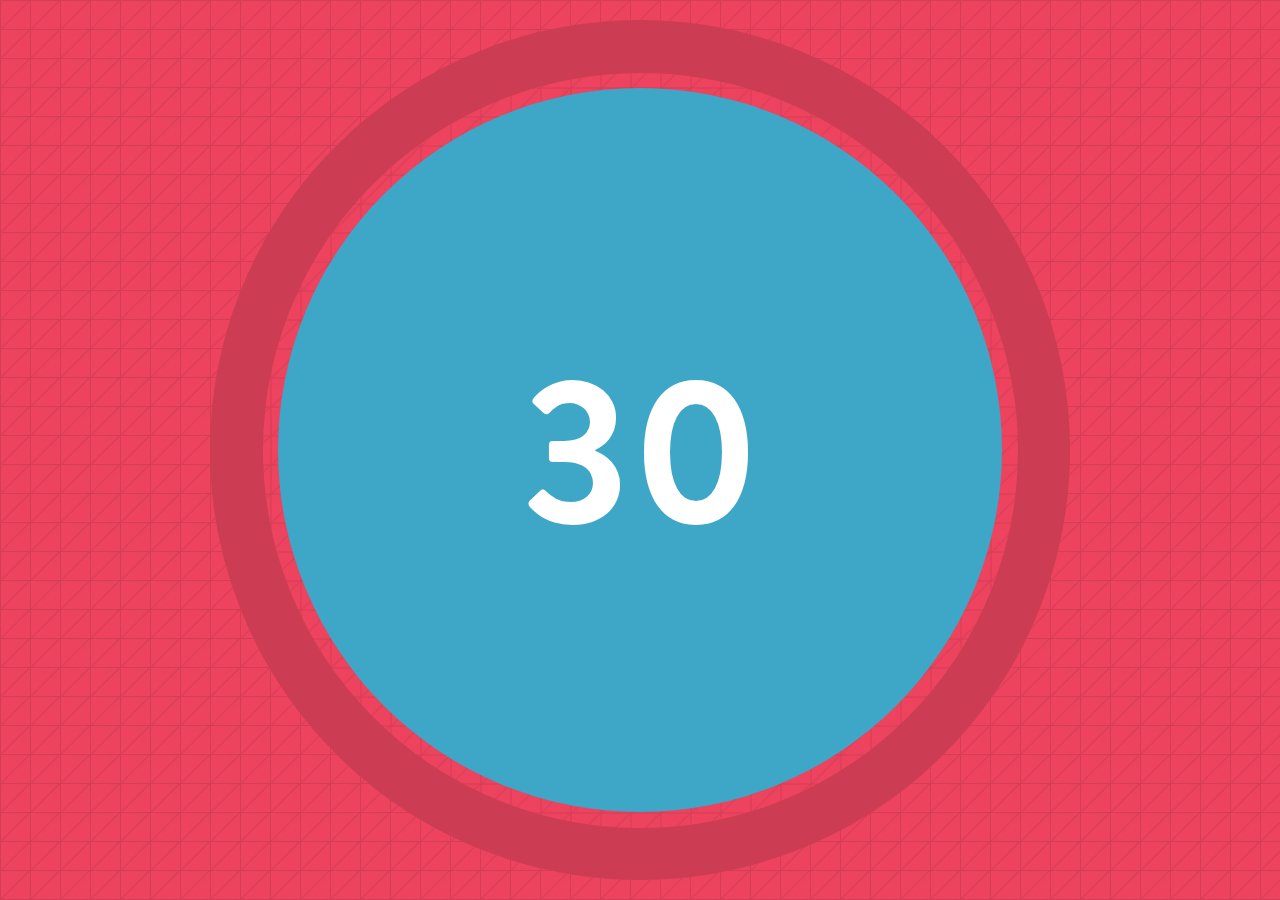
==== index.html @ aded52b5 "The original code, don't judge" ====
<!DOCTYPE html>
<html lang="en">
<head>
  <title>Countdown</title>
  <meta charset="utf-8" />
  <meta name="viewport" content="initial-scale=1.0">
  <link rel="stylesheet" type="text/css" href="css/styles.css"/>
</head>

<body>
  <div class="cdwrap" id="parent">
    <div class="cdprog">
      <div class="lpane"><div class="cover"></div></div>
      <div class="rpane"><div class="cover"></div></div>
    </div>

    <div class="cdinner">
      <div class="logowrap">
        <span class="ts-logo-css">
          <span class="logo">
            <span class="logo-t"></span>
            <span class="logo-s">
              <span class="tl"></span>
              <span class="ml"></span>
              <span class="mr"></span>
              <span class="br"></span>
            </span>
          </span>
        </span>
      </div>

      <div class="countdown">
        <div class="content" id="countdown"></div>
      </div>
    </div>
  </div>


  <script src="js/vendor/jquery-1.10.2.min.js"></script>
  <script src="js/main.js"></script>
</body>
</html>
---- css/styles.css ----
@import url("http://fast.fonts.net/t/1.css?apiType=css&projectid=f459cc0f-9c17-4bac-9c10-a583d8b69eaf");.border-box{-moz-box-sizing:border-box;-webkit-box-sizing:border-box;-ms-box-sizing:border-box;box-sizing:border-box;*behavior:url('static/css/boxsizing.htc')}.content-box{-moz-box-sizing:content-box;-webkit-box-sizing:content-box;-ms-box-sizing:content-box;box-sizing:content-box;*behavior:none}.invisible,.totallyinvisible{position:absolute;left:-100000px;width:1px;height:1px;overflow:hidden;outline:0}.invisible:focus{position:static;width:auto;height:auto}body,div,form,legend,fieldset,ul,ol,li,dl,dt,dd,button,input,address{padding:0;margin:0;border:0;background:0;font-style:normal;outline:0}button{-webkit-appearance:none}li{list-style:none}article,aside,details,figcaption,figure,footer,header,menu,nav,section,main{display:block}input::-moz-focus-inner,select::-moz-focus-inner,textarea::-moz-focus-inner,button::-moz-focus-inner{padding:0;border:0}body{font-family:Arial,Verdana,sans-serif;font-size:100%;background:url('img/bg-trigrid-grey.png') 0 0 #ee445f;background-attachment:fixed}.cdwrap{position:relative;width:400px;height:400px;padding:20px;margin:20px auto;overflow:hidden;-webkit-border-radius:1000px;-moz-border-radius:1000px;border-radius:1000px;-moz-box-sizing:border-box;-webkit-box-sizing:border-box;-ms-box-sizing:border-box;box-sizing:border-box;*behavior:url('static/css/boxsizing.htc');border:solid 5px #cc3d53;background:#cc3d53;text-align:center}.cdwrap .cdprog{position:absolute;width:100%;height:100%;top:0;left:0;-moz-box-sizing:border-box;-webkit-box-sizing:border-box;-ms-box-sizing:border-box;box-sizing:border-box;*behavior:url('static/css/boxsizing.htc');background:#fff;background:#cc3d53}.cdwrap .cdprog.active .lpane .cover,.cdwrap .cdprog.active .rpane .cover{background:#3ea6c6}.cdwrap .cdprog .lpane,.cdwrap .cdprog .rpane{content:"";position:absolute;top:0;left:-1%;width:51%;height:100%;overflow:hidden}.cdwrap .cdprog .lpane .cover,.cdwrap .cdprog .rpane .cover{position:absolute;top:-5%;left:100%;width:100%;height:110%;background:#cc3d53;background:#fff;transform-origin:0 50%;-ms-transform-origin:0 50%;-moz-transform-origin:0 50%;-o-transform-origin:0 50%;-webkit-transform-origin:0 50%;transition:background-color 1s;-moz-transition:background-color 1s;-webkit-transition:background-color 1s;-o-transition:background-color 1s}.cdwrap .cdprog .rpane{left:49.5%}.cdwrap .cdprog .rpane .cover{left:auto;right:100%;transform-origin:100% 50%;-ms-transform-origin:100% 50%;-moz-transform-origin:100% 50%;-o-transform-origin:100% 50%;-webkit-transform-origin:100% 50%}.cdwrap .cdinner{position:absolute;top:5%;left:5%;width:90%;height:90%;-webkit-border-radius:1000px;-moz-border-radius:1000px;border-radius:1000px;-moz-box-sizing:border-box;-webkit-box-sizing:border-box;-ms-box-sizing:border-box;box-sizing:border-box;*behavior:url('static/css/boxsizing.htc');border:solid 5px #cc3d53;background:url('img/bg-trigrid-grey.png') 0 0 #ee445f;background-attachment:fixed}.cdwrap .cdinner .countdown,.cdwrap .cdinner .logowrap{position:absolute;overflow:hidden;top:2%;left:2%;width:96%;height:96%;filter:alpha(opacity=100);-ms-filter:"alpha(opacity=" 100 ")";-moz-opacity:1;-khtml-opacity:1;opacity:1;-webkit-border-radius:1000px;-moz-border-radius:1000px;border-radius:1000px;transition:all 1s;-moz-transition:all 1s;-webkit-transition:all 1s;-o-transition:all 1s}.cdwrap .cdinner .logowrap.invisible{filter:alpha(opacity=100);-ms-filter:"alpha(opacity=" 0 ")";-moz-opacity:0;-khtml-opacity:0;opacity:0}.cdwrap .cdinner .countdown{filter:alpha(opacity=100);-ms-filter:"alpha(opacity=" 0 ")";-moz-opacity:0;-khtml-opacity:0;opacity:0;background:#3ea6c6;color:#fff;font-size:200px;font-family:"Brandon Text W01 Bold",Arial,sans-serif;line-height:1em}.cdwrap .cdinner .countdown.visible{filter:alpha(opacity=100);-ms-filter:"alpha(opacity=" 100 ")";-moz-opacity:1;-khtml-opacity:1;opacity:1}.cdwrap .cdinner .countdown .content{position:relative;top:50%;transform:translateY(-50%);ms-transform:translateY(-50%);-moz-tranform:translateY(-50%);-webkit-transform:translateY(-50%);-o-transform:translateY(-50%)}.ts-logo-css{text-indent:-9999px;outline:0;transition:all .6s;-moz-transition:all .6s;-webkit-transition:all .6s;-o-transition:all .6s}.ts-logo-css .logo{position:absolute;left:15%;top:27.5%;width:70%;height:45%;-webkit-box-shadow:0 0 0 1000px #fff;box-shadow:0 0 0 1000px #fff;transition:all .6s;-moz-transition:all .6s;-webkit-transition:all .6s;-o-transition:all .6s}.ts-logo-css .logo .logo-t,.ts-logo-css .logo .logo-s{position:absolute;top:0;width:50%;height:100%}.ts-logo-css .logo .logo-t{left:0;overflow:hidden}.ts-logo-css .logo .logo-t:before,.ts-logo-css .logo .logo-t:after{content:"";position:absolute;bottom:0;width:26.923076923076923076923076923077%;height:60.606060606060606060606060606061%;background:#fff;transition:all .6s;-moz-transition:all .6s;-webkit-transition:all .6s;-o-transition:all .6s}.ts-logo-css .logo .logo-t:before{left:0}.ts-logo-css .logo .logo-t:after{right:0}.ts-logo-css .logo .logo-s{right:0}.ts-logo-css .logo .logo-s .tl,.ts-logo-css .logo .logo-s .ml,.ts-logo-css .logo .logo-s .mr,.ts-logo-css .logo .logo-s .br{position:absolute;width:0;height:0;overflow:hidden}.ts-logo-css .logo .logo-s .tl:after,.ts-logo-css .logo .logo-s .ml:after,.ts-logo-css .logo .logo-s .mr:after,.ts-logo-css .logo .logo-s .br:after{content:"";display:block;width:0;height:0;transition:all .6s;-moz-transition:all .6s;-webkit-transition:all .6s;-o-transition:all .6s}.ts-logo-css .logo .logo-s .tl{top:0;left:0;padding-bottom:26.923076923076923076923076923077%;padding-left:26.923076923076923076923076923077%}.ts-logo-css .logo .logo-s .tl:after{margin-left:-500px;border-bottom:500px solid transparent;border-left:500px solid #fff}.ts-logo-css .logo .logo-s .ml{top:39.393939393939393939393939393939%;left:0;padding-bottom:26.923076923076923076923076923077%;width:26.923076923076923076923076923077%}.ts-logo-css .logo .logo-s .ml:after{border-right:500px solid transparent;border-bottom:500px solid #fff}.ts-logo-css .logo .logo-s .mr{top:39.393939393939393939393939393939%;right:0;padding-left:26.923076923076923076923076923077%;padding-top:26.923076923076923076923076923077%}.ts-logo-css .logo .logo-s .mr:after{margin-left:-500px;margin-top:-500px;border-left:500px solid transparent;border-top:500px solid #fff}.ts-logo-css .logo .logo-s .br{bottom:0;right:0;width:26.923076923076923076923076923077%;padding-top:26.923076923076923076923076923077%}.ts-logo-css .logo .logo-s .br:after{margin-top:-500px;border-top:500px solid transparent;border-right:500px solid #fff}@font-face{font-family:"Brandon Text W01 Regular";src:url("fonts/webfonts/Fonts/e416bea9-ae84-4323-b9f2-298c13bd7b0a.eot?#iefix");src:url("fonts/webfonts/Fonts/e416bea9-ae84-4323-b9f2-298c13bd7b0a.eot?#iefix") format("eot"),url("fonts/webfonts/Fonts/641c334a-4247-47ff-afdd-8a7dadb13595.woff2") format("woff2"),url("fonts/webfonts/Fonts/98af37a8-b4d4-4d22-a013-32f3041ec1bb.woff") format("woff"),url("fonts/webfonts/Fonts/679da323-4b66-47ac-9819-d48272e64833.ttf") format("truetype"),url("fonts/webfonts/Fonts/760535fc-04e3-4e76-8e8e-064fa58cb3b8.svg#760535fc-04e3-4e76-8e8e-064fa58cb3b8") format("svg")}@font-face{font-family:"Brandon Text W01 Bold";src:url("fonts/webfonts/Fonts/aad9c5a7-1530-43c7-8365-e733bb3a4c6b.eot?#iefix");src:url("fonts/webfonts/Fonts/aad9c5a7-1530-43c7-8365-e733bb3a4c6b.eot?#iefix") format("eot"),url("fonts/webfonts/Fonts/9e44481d-0ce3-4208-a376-bdc2ff9bc671.woff2") format("woff2"),url("fonts/webfonts/Fonts/8685ba95-06b4-4353-aae3-c849f7671452.woff") format("woff"),url("fonts/webfonts/Fonts/cd7a4c71-905d-4f4f-84c5-dfa517e30711.ttf") format("truetype"),url("fonts/webfonts/Fonts/5fc00f46-e402-4d59-9c9d-6c21ee2b8167.svg#5fc00f46-e402-4d59-9c9d-6c21ee2b8167") format("svg")}.font-brandon{font-family:"Brandon Text W01 Regular",Arial,sans-serif}.font-brandon-bold{font-family:"Brandon Text W01 Bold",Arial,sans-serif}h1,h2,h3,h4,h5,h6,.faux_h1,.faux_h2,.faux_h3,.faux_h4,.faux_h5,.faux_h6{display:block;margin:0 0 .5em 0;padding:0;font-weight:normal}h1,.faux_h1{font-size:200%}h2,.faux_h2{font-size:170%}h3,.faux_h3{font-size:150%}h4,.faux_h4{font-size:140%}h5,.faux_h5{font-size:120%}h6,.faux_h6{font-size:110%}p{margin:0;padding:0 0 .75em 0}small{font-size:90%}blockquote{margin:0 0 10px 20px;padding:0 0 0 10px;border-left:solid 3px #ccc;font-size:1em;color:#666}hr{height:1px;margin:0 0 .5em 0;border:0;border-top:solid 1px #e7e7e7;clear:both}code{padding:0 .3em;font-size:1.2em}a{text-decoration:underline}a:hover{text-decoration:none}img,object{max-width:100%}#map-canvas img{max-width:inherit}.videomagic{position:relative;padding-bottom:56.25%;padding-top:25px;height:0;margin:30px 0}.videomagic iframe{position:absolute;top:0;left:0;width:100%;height:100%}.align-center{text-align:center}.align-left{text-align:left}.align-right{text-align:right}.float-left{float:left}.float-right{float:right}.bold{font-weight:bold}.italic{font-style:italic}.hidden{display:none}* html .clearfix{height:1%;overflow:visible}*+html .clearfix{min-height:1%}.clearfix:after{clear:both;content:".";display:block;height:0;visibility:hidden;font-size:0}
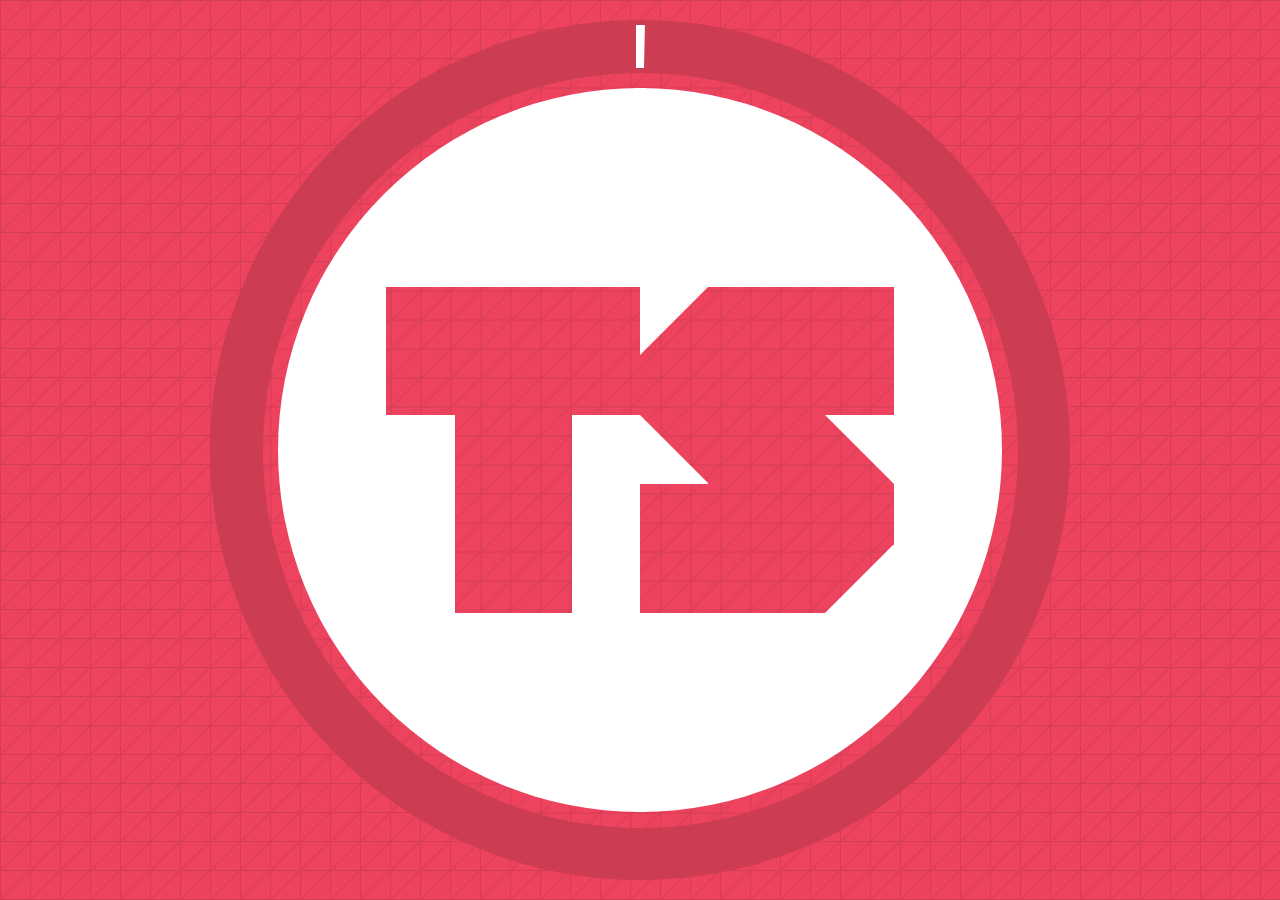
==== commit 9476c9cb: "Work in progress - simplify code" ====
--- a/index.html
+++ b/index.html
@@ -10,8 +10,8 @@
 <body>
   <div class="cdwrap" id="parent">
     <div class="cdprog">
-      <div class="lpane"><div class="cover"></div></div>
-      <div class="rpane"><div class="cover"></div></div>
+      <div class="lpane"><div id="left_pane" class="cover"></div></div>
+      <div class="rpane"><div id="right_pane" class="cover"></div></div>
     </div>
 
     <div class="cdinner">
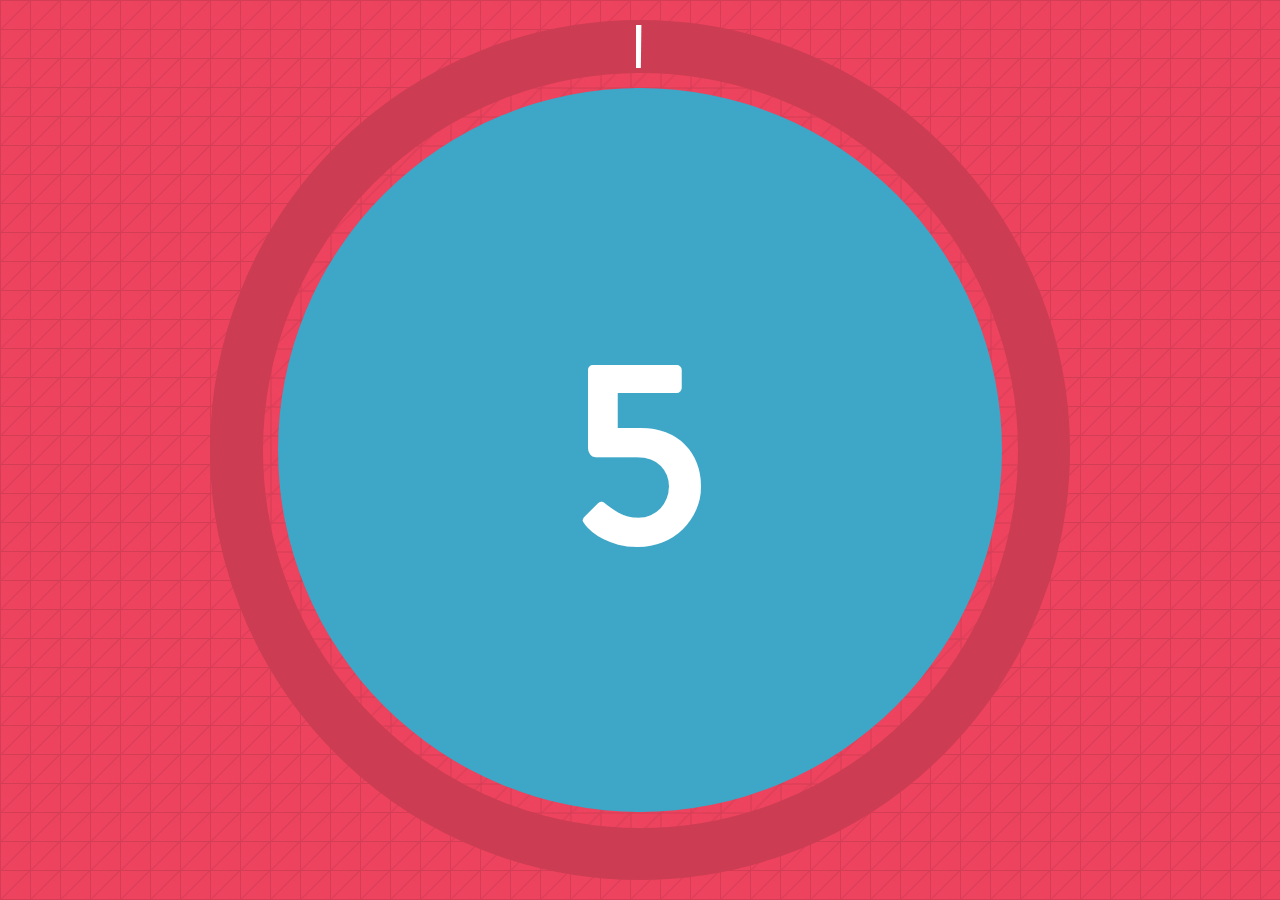
==== commit 526616bd: "Rewrite all the things" ====
--- a/index.html
+++ b/index.html
@@ -15,20 +15,6 @@
     </div>
 
     <div class="cdinner">
-      <div class="logowrap">
-        <span class="ts-logo-css">
-          <span class="logo">
-            <span class="logo-t"></span>
-            <span class="logo-s">
-              <span class="tl"></span>
-              <span class="ml"></span>
-              <span class="mr"></span>
-              <span class="br"></span>
-            </span>
-          </span>
-        </span>
-      </div>
-
       <div class="countdown">
         <div class="content" id="countdown"></div>
       </div>
--- a/css/styles.css
+++ b/css/styles.css
@@ -1 +1 @@
-@import url("http://fast.fonts.net/t/1.css?apiType=css&projectid=f459cc0f-9c17-4bac-9c10-a583d8b69eaf");.border-box{-moz-box-sizing:border-box;-webkit-box-sizing:border-box;-ms-box-sizing:border-box;box-sizing:border-box;*behavior:url('static/css/boxsizing.htc')}.content-box{-moz-box-sizing:content-box;-webkit-box-sizing:content-box;-ms-box-sizing:content-box;box-sizing:content-box;*behavior:none}.invisible,.totallyinvisible{position:absolute;left:-100000px;width:1px;height:1px;overflow:hidden;outline:0}.invisible:focus{position:static;width:auto;height:auto}body,div,form,legend,fieldset,ul,ol,li,dl,dt,dd,button,input,address{padding:0;margin:0;border:0;background:0;font-style:normal;outline:0}button{-webkit-appearance:none}li{list-style:none}article,aside,details,figcaption,figure,footer,header,menu,nav,section,main{display:block}input::-moz-focus-inner,select::-moz-focus-inner,textarea::-moz-focus-inner,button::-moz-focus-inner{padding:0;border:0}body{font-family:Arial,Verdana,sans-serif;font-size:100%;background:url('img/bg-trigrid-grey.png') 0 0 #ee445f;background-attachment:fixed}.cdwrap{position:relative;width:400px;height:400px;padding:20px;margin:20px auto;overflow:hidden;-webkit-border-radius:1000px;-moz-border-radius:1000px;border-radius:1000px;-moz-box-sizing:border-box;-webkit-box-sizing:border-box;-ms-box-sizing:border-box;box-sizing:border-box;*behavior:url('static/css/boxsizing.htc');border:solid 5px #cc3d53;background:#cc3d53;text-align:center}.cdwrap .cdprog{position:absolute;width:100%;height:100%;top:0;left:0;-moz-box-sizing:border-box;-webkit-box-sizing:border-box;-ms-box-sizing:border-box;box-sizing:border-box;*behavior:url('static/css/boxsizing.htc');background:#fff;background:#cc3d53}.cdwrap .cdprog.active .lpane .cover,.cdwrap .cdprog.active .rpane .cover{background:#3ea6c6}.cdwrap .cdprog .lpane,.cdwrap .cdprog .rpane{content:"";position:absolute;top:0;left:-1%;width:51%;height:100%;overflow:hidden}.cdwrap .cdprog .lpane .cover,.cdwrap .cdprog .rpane .cover{position:absolute;top:-5%;left:100%;width:100%;height:110%;background:#cc3d53;background:#fff;transform-origin:0 50%;-ms-transform-origin:0 50%;-moz-transform-origin:0 50%;-o-transform-origin:0 50%;-webkit-transform-origin:0 50%;transition:background-color 1s;-moz-transition:background-color 1s;-webkit-transition:background-color 1s;-o-transition:background-color 1s}.cdwrap .cdprog .rpane{left:49.5%}.cdwrap .cdprog .rpane .cover{left:auto;right:100%;transform-origin:100% 50%;-ms-transform-origin:100% 50%;-moz-transform-origin:100% 50%;-o-transform-origin:100% 50%;-webkit-transform-origin:100% 50%}.cdwrap .cdinner{position:absolute;top:5%;left:5%;width:90%;height:90%;-webkit-border-radius:1000px;-moz-border-radius:1000px;border-radius:1000px;-moz-box-sizing:border-box;-webkit-box-sizing:border-box;-ms-box-sizing:border-box;box-sizing:border-box;*behavior:url('static/css/boxsizing.htc');border:solid 5px #cc3d53;background:url('img/bg-trigrid-grey.png') 0 0 #ee445f;background-attachment:fixed}.cdwrap .cdinner .countdown,.cdwrap .cdinner .logowrap{position:absolute;overflow:hidden;top:2%;left:2%;width:96%;height:96%;filter:alpha(opacity=100);-ms-filter:"alpha(opacity=" 100 ")";-moz-opacity:1;-khtml-opacity:1;opacity:1;-webkit-border-radius:1000px;-moz-border-radius:1000px;border-radius:1000px;transition:all 1s;-moz-transition:all 1s;-webkit-transition:all 1s;-o-transition:all 1s}.cdwrap .cdinner .logowrap.invisible{filter:alpha(opacity=100);-ms-filter:"alpha(opacity=" 0 ")";-moz-opacity:0;-khtml-opacity:0;opacity:0}.cdwrap .cdinner .countdown{filter:alpha(opacity=100);-ms-filter:"alpha(opacity=" 0 ")";-moz-opacity:0;-khtml-opacity:0;opacity:0;background:#3ea6c6;color:#fff;font-size:200px;font-family:"Brandon Text W01 Bold",Arial,sans-serif;line-height:1em}.cdwrap .cdinner .countdown.visible{filter:alpha(opacity=100);-ms-filter:"alpha(opacity=" 100 ")";-moz-opacity:1;-khtml-opacity:1;opacity:1}.cdwrap .cdinner .countdown .content{position:relative;top:50%;transform:translateY(-50%);ms-transform:translateY(-50%);-moz-tranform:translateY(-50%);-webkit-transform:translateY(-50%);-o-transform:translateY(-50%)}.ts-logo-css{text-indent:-9999px;outline:0;transition:all .6s;-moz-transition:all .6s;-webkit-transition:all .6s;-o-transition:all .6s}.ts-logo-css .logo{position:absolute;left:15%;top:27.5%;width:70%;height:45%;-webkit-box-shadow:0 0 0 1000px #fff;box-shadow:0 0 0 1000px #fff;transition:all .6s;-moz-transition:all .6s;-webkit-transition:all .6s;-o-transition:all .6s}.ts-logo-css .logo .logo-t,.ts-logo-css .logo .logo-s{position:absolute;top:0;width:50%;height:100%}.ts-logo-css .logo .logo-t{left:0;overflow:hidden}.ts-logo-css .logo .logo-t:before,.ts-logo-css .logo .logo-t:after{content:"";position:absolute;bottom:0;width:26.923076923076923076923076923077%;height:60.606060606060606060606060606061%;background:#fff;transition:all .6s;-moz-transition:all .6s;-webkit-transition:all .6s;-o-transition:all .6s}.ts-logo-css .logo .logo-t:before{left:0}.ts-logo-css .logo .logo-t:after{right:0}.ts-logo-css .logo .logo-s{right:0}.ts-logo-css .logo .logo-s .tl,.ts-logo-css .logo .logo-s .ml,.ts-logo-css .logo .logo-s .mr,.ts-logo-css .logo .logo-s .br{position:absolute;width:0;height:0;overflow:hidden}.ts-logo-css .logo .logo-s .tl:after,.ts-logo-css .logo .logo-s .ml:after,.ts-logo-css .logo .logo-s .mr:after,.ts-logo-css .logo .logo-s .br:after{content:"";display:block;width:0;height:0;transition:all .6s;-moz-transition:all .6s;-webkit-transition:all .6s;-o-transition:all .6s}.ts-logo-css .logo .logo-s .tl{top:0;left:0;padding-bottom:26.923076923076923076923076923077%;padding-left:26.923076923076923076923076923077%}.ts-logo-css .logo .logo-s .tl:after{margin-left:-500px;border-bottom:500px solid transparent;border-left:500px solid #fff}.ts-logo-css .logo .logo-s .ml{top:39.393939393939393939393939393939%;left:0;padding-bottom:26.923076923076923076923076923077%;width:26.923076923076923076923076923077%}.ts-logo-css .logo .logo-s .ml:after{border-right:500px solid transparent;border-bottom:500px solid #fff}.ts-logo-css .logo .logo-s .mr{top:39.393939393939393939393939393939%;right:0;padding-left:26.923076923076923076923076923077%;padding-top:26.923076923076923076923076923077%}.ts-logo-css .logo .logo-s .mr:after{margin-left:-500px;margin-top:-500px;border-left:500px solid transparent;border-top:500px solid #fff}.ts-logo-css .logo .logo-s .br{bottom:0;right:0;width:26.923076923076923076923076923077%;padding-top:26.923076923076923076923076923077%}.ts-logo-css .logo .logo-s .br:after{margin-top:-500px;border-top:500px solid transparent;border-right:500px solid #fff}@font-face{font-family:"Brandon Text W01 Regular";src:url("fonts/webfonts/Fonts/e416bea9-ae84-4323-b9f2-298c13bd7b0a.eot?#iefix");src:url("fonts/webfonts/Fonts/e416bea9-ae84-4323-b9f2-298c13bd7b0a.eot?#iefix") format("eot"),url("fonts/webfonts/Fonts/641c334a-4247-47ff-afdd-8a7dadb13595.woff2") format("woff2"),url("fonts/webfonts/Fonts/98af37a8-b4d4-4d22-a013-32f3041ec1bb.woff") format("woff"),url("fonts/webfonts/Fonts/679da323-4b66-47ac-9819-d48272e64833.ttf") format("truetype"),url("fonts/webfonts/Fonts/760535fc-04e3-4e76-8e8e-064fa58cb3b8.svg#760535fc-04e3-4e76-8e8e-064fa58cb3b8") format("svg")}@font-face{font-family:"Brandon Text W01 Bold";src:url("fonts/webfonts/Fonts/aad9c5a7-1530-43c7-8365-e733bb3a4c6b.eot?#iefix");src:url("fonts/webfonts/Fonts/aad9c5a7-1530-43c7-8365-e733bb3a4c6b.eot?#iefix") format("eot"),url("fonts/webfonts/Fonts/9e44481d-0ce3-4208-a376-bdc2ff9bc671.woff2") format("woff2"),url("fonts/webfonts/Fonts/8685ba95-06b4-4353-aae3-c849f7671452.woff") format("woff"),url("fonts/webfonts/Fonts/cd7a4c71-905d-4f4f-84c5-dfa517e30711.ttf") format("truetype"),url("fonts/webfonts/Fonts/5fc00f46-e402-4d59-9c9d-6c21ee2b8167.svg#5fc00f46-e402-4d59-9c9d-6c21ee2b8167") format("svg")}.font-brandon{font-family:"Brandon Text W01 Regular",Arial,sans-serif}.font-brandon-bold{font-family:"Brandon Text W01 Bold",Arial,sans-serif}h1,h2,h3,h4,h5,h6,.faux_h1,.faux_h2,.faux_h3,.faux_h4,.faux_h5,.faux_h6{display:block;margin:0 0 .5em 0;padding:0;font-weight:normal}h1,.faux_h1{font-size:200%}h2,.faux_h2{font-size:170%}h3,.faux_h3{font-size:150%}h4,.faux_h4{font-size:140%}h5,.faux_h5{font-size:120%}h6,.faux_h6{font-size:110%}p{margin:0;padding:0 0 .75em 0}small{font-size:90%}blockquote{margin:0 0 10px 20px;padding:0 0 0 10px;border-left:solid 3px #ccc;font-size:1em;color:#666}hr{height:1px;margin:0 0 .5em 0;border:0;border-top:solid 1px #e7e7e7;clear:both}code{padding:0 .3em;font-size:1.2em}a{text-decoration:underline}a:hover{text-decoration:none}img,object{max-width:100%}#map-canvas img{max-width:inherit}.videomagic{position:relative;padding-bottom:56.25%;padding-top:25px;height:0;margin:30px 0}.videomagic iframe{position:absolute;top:0;left:0;width:100%;height:100%}.align-center{text-align:center}.align-left{text-align:left}.align-right{text-align:right}.float-left{float:left}.float-right{float:right}.bold{font-weight:bold}.italic{font-style:italic}.hidden{display:none}* html .clearfix{height:1%;overflow:visible}*+html .clearfix{min-height:1%}.clearfix:after{clear:both;content:".";display:block;height:0;visibility:hidden;font-size:0}+@import url(http://fast.fonts.net/t/1.css?apiType=css&projectid=f459cc0f-9c17-4bac-9c10-a583d8b69eaf);.border-box{-moz-box-sizing:border-box;-webkit-box-sizing:border-box;-ms-box-sizing:border-box;box-sizing:border-box;*behavior:url(static/css/boxsizing.htc)}.content-box{-moz-box-sizing:content-box;-webkit-box-sizing:content-box;-ms-box-sizing:content-box;box-sizing:content-box;*behavior:none}.invisible,.totallyinvisible{position:absolute;left:-100000px;width:1px;height:1px;overflow:hidden;outline:0}.invisible:focus{position:static;width:auto;height:auto}address,body,button,dd,div,dl,dt,fieldset,form,input,legend,li,ol,ul{padding:0;margin:0;border:0;background:0 0;font-style:normal;outline:0}button{-webkit-appearance:none}li{list-style:none}article,aside,details,figcaption,figure,footer,header,main,menu,nav,section{display:block}button::-moz-focus-inner,input::-moz-focus-inner,select::-moz-focus-inner,textarea::-moz-focus-inner{padding:0;border:0}body{font-family:Arial,Verdana,sans-serif;font-size:100%;background:url(img/bg-trigrid-grey.png) fixed #ee445f}.cdwrap{position:relative;width:400px;height:400px;padding:20px;margin:20px auto;overflow:hidden;-webkit-border-radius:1000px;-moz-border-radius:1000px;border-radius:1000px;-moz-box-sizing:border-box;-webkit-box-sizing:border-box;-ms-box-sizing:border-box;box-sizing:border-box;*behavior:url(static/css/boxsizing.htc);border:5px solid #cc3d53;background:#cc3d53;text-align:center}.cdwrap .cdprog{position:absolute;width:100%;height:100%;top:0;left:0;-moz-box-sizing:border-box;-webkit-box-sizing:border-box;-ms-box-sizing:border-box;box-sizing:border-box;*behavior:url(static/css/boxsizing.htc);background:#cc3d53}.cdwrap .cdprog.active .lpane .cover,.cdwrap .cdprog.active .rpane .cover{background:#3ea6c6}.cdwrap .cdprog .lpane,.cdwrap .cdprog .rpane{content:"";position:absolute;top:0;left:-1%;width:51%;height:100%;overflow:hidden}.cdwrap .cdprog .lpane .cover,.cdwrap .cdprog .rpane .cover{position:absolute;top:-5%;left:100%;width:100%;height:110%;background:#FFF;transform-origin:0 50%;-ms-transform-origin:0 50%;-moz-transform-origin:0 50%;-o-transform-origin:0 50%;-webkit-transform-origin:0 50%;transition:background-color 1s;-moz-transition:background-color 1s;-webkit-transition:background-color 1s;-o-transition:background-color 1s}.cdwrap .cdprog .rpane{left:49.5%}.cdwrap .cdprog .rpane .cover{left:auto;right:100%;transform-origin:100% 50%;-ms-transform-origin:100% 50%;-moz-transform-origin:100% 50%;-o-transform-origin:100% 50%;-webkit-transform-origin:100% 50%}.cdwrap .cdinner{position:absolute;top:5%;left:5%;width:90%;height:90%;-webkit-border-radius:1000px;-moz-border-radius:1000px;border-radius:1000px;-moz-box-sizing:border-box;-webkit-box-sizing:border-box;-ms-box-sizing:border-box;box-sizing:border-box;*behavior:url(static/css/boxsizing.htc);border:5px solid #cc3d53;background:url(img/bg-trigrid-grey.png) fixed #ee445f}.cdwrap .cdinner .countdown{position:absolute;overflow:hidden;top:2%;left:2%;width:96%;height:96%;filter:alpha(opacity=100);-ms-filter:"progid:DXImageTransform.Microsoft.Alpha(Opacity=" 100 ")";-moz-opacity:1;-khtml-opacity:1;opacity:1;-webkit-border-radius:1000px;-moz-border-radius:1000px;border-radius:1000px;transition:all 1s;-moz-transition:all 1s;-webkit-transition:all 1s;-o-transition:all 1s}.cdwrap .cdinner .logowrap.invisible{filter:alpha(opacity=0);-ms-filter:"progid:DXImageTransform.Microsoft.Alpha(Opacity=" 0 ")";-moz-opacity:0;-khtml-opacity:0;opacity:0}.cdwrap .cdinner .countdown{background:#3ea6c6;color:#FFF;font-size:200px;font-family:"Brandon Text W01 Bold",Arial,sans-serif;line-height:1em}.cdwrap .cdinner .countdown.visible{filter:alpha(opacity=100);-ms-filter:"progid:DXImageTransform.Microsoft.Alpha(Opacity=" 100 ")";-moz-opacity:1;-khtml-opacity:1;opacity:1}.cdwrap .cdinner .countdown .content{position:relative;top:50%;transform:translateY(-50%);ms-transform:translateY(-50%);-moz-tranform:translateY(-50%);-webkit-transform:translateY(-50%);-o-transform:translateY(-50%);font-size:20vw}@font-face{font-family:"Brandon Text W01 Regular";src:url(fonts/webfonts/Fonts/e416bea9-ae84-4323-b9f2-298c13bd7b0a.eot?#iefix);src:url(fonts/webfonts/Fonts/e416bea9-ae84-4323-b9f2-298c13bd7b0a.eot?#iefix) format("eot"),url(fonts/webfonts/Fonts/641c334a-4247-47ff-afdd-8a7dadb13595.woff2) format("woff2"),url(fonts/webfonts/Fonts/98af37a8-b4d4-4d22-a013-32f3041ec1bb.woff) format("woff"),url(fonts/webfonts/Fonts/679da323-4b66-47ac-9819-d48272e64833.ttf) format("truetype"),url(fonts/webfonts/Fonts/760535fc-04e3-4e76-8e8e-064fa58cb3b8.svg#760535fc-04e3-4e76-8e8e-064fa58cb3b8) format("svg")}@font-face{font-family:"Brandon Text W01 Bold";src:url(fonts/webfonts/Fonts/aad9c5a7-1530-43c7-8365-e733bb3a4c6b.eot?#iefix);src:url(fonts/webfonts/Fonts/aad9c5a7-1530-43c7-8365-e733bb3a4c6b.eot?#iefix) format("eot"),url(fonts/webfonts/Fonts/9e44481d-0ce3-4208-a376-bdc2ff9bc671.woff2) format("woff2"),url(fonts/webfonts/Fonts/8685ba95-06b4-4353-aae3-c849f7671452.woff) format("woff"),url(fonts/webfonts/Fonts/cd7a4c71-905d-4f4f-84c5-dfa517e30711.ttf) format("truetype"),url(fonts/webfonts/Fonts/5fc00f46-e402-4d59-9c9d-6c21ee2b8167.svg#5fc00f46-e402-4d59-9c9d-6c21ee2b8167) format("svg")}.font-brandon{font-family:"Brandon Text W01 Regular",Arial,sans-serif}.font-brandon-bold{font-family:"Brandon Text W01 Bold",Arial,sans-serif}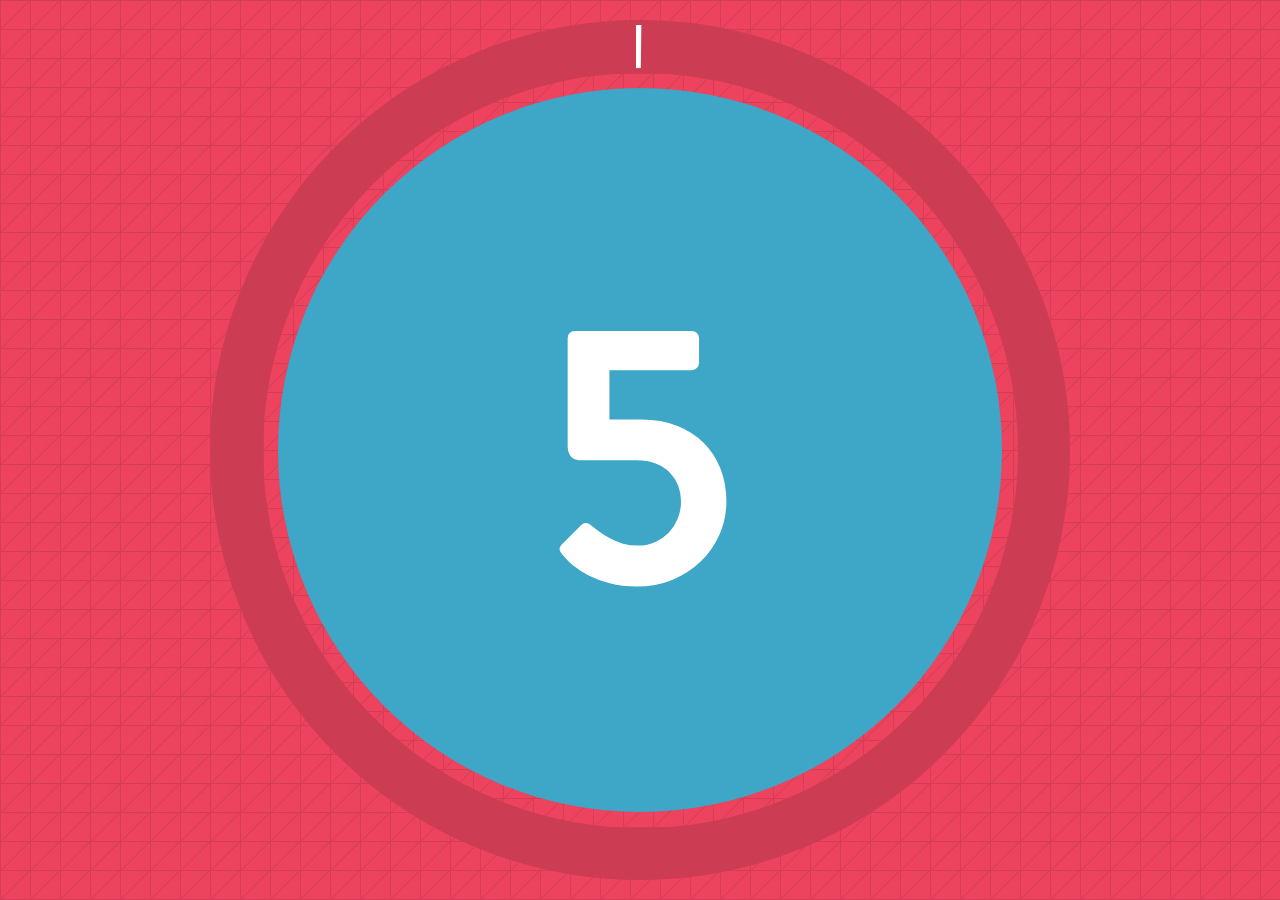
==== commit eb02a06b: "Improve code" ====
--- a/index.html
+++ b/index.html
@@ -24,5 +24,10 @@
 
   <script src="js/vendor/jquery-1.10.2.min.js"></script>
   <script src="js/main.js"></script>
+  <script>
+    $(function() {
+      countdown.init(5);
+    });
+  </script>
 </body>
 </html>
--- a/css/styles.css
+++ b/css/styles.css
@@ -1 +1 @@
-@import url(http://fast.fonts.net/t/1.css?apiType=css&projectid=f459cc0f-9c17-4bac-9c10-a583d8b69eaf);.border-box{-moz-box-sizing:border-box;-webkit-box-sizing:border-box;-ms-box-sizing:border-box;box-sizing:border-box;*behavior:url(static/css/boxsizing.htc)}.content-box{-moz-box-sizing:content-box;-webkit-box-sizing:content-box;-ms-box-sizing:content-box;box-sizing:content-box;*behavior:none}.invisible,.totallyinvisible{position:absolute;left:-100000px;width:1px;height:1px;overflow:hidden;outline:0}.invisible:focus{position:static;width:auto;height:auto}address,body,button,dd,div,dl,dt,fieldset,form,input,legend,li,ol,ul{padding:0;margin:0;border:0;background:0 0;font-style:normal;outline:0}button{-webkit-appearance:none}li{list-style:none}article,aside,details,figcaption,figure,footer,header,main,menu,nav,section{display:block}button::-moz-focus-inner,input::-moz-focus-inner,select::-moz-focus-inner,textarea::-moz-focus-inner{padding:0;border:0}body{font-family:Arial,Verdana,sans-serif;font-size:100%;background:url(img/bg-trigrid-grey.png) fixed #ee445f}.cdwrap{position:relative;width:400px;height:400px;padding:20px;margin:20px auto;overflow:hidden;-webkit-border-radius:1000px;-moz-border-radius:1000px;border-radius:1000px;-moz-box-sizing:border-box;-webkit-box-sizing:border-box;-ms-box-sizing:border-box;box-sizing:border-box;*behavior:url(static/css/boxsizing.htc);border:5px solid #cc3d53;background:#cc3d53;text-align:center}.cdwrap .cdprog{position:absolute;width:100%;height:100%;top:0;left:0;-moz-box-sizing:border-box;-webkit-box-sizing:border-box;-ms-box-sizing:border-box;box-sizing:border-box;*behavior:url(static/css/boxsizing.htc);background:#cc3d53}.cdwrap .cdprog.active .lpane .cover,.cdwrap .cdprog.active .rpane .cover{background:#3ea6c6}.cdwrap .cdprog .lpane,.cdwrap .cdprog .rpane{content:"";position:absolute;top:0;left:-1%;width:51%;height:100%;overflow:hidden}.cdwrap .cdprog .lpane .cover,.cdwrap .cdprog .rpane .cover{position:absolute;top:-5%;left:100%;width:100%;height:110%;background:#FFF;transform-origin:0 50%;-ms-transform-origin:0 50%;-moz-transform-origin:0 50%;-o-transform-origin:0 50%;-webkit-transform-origin:0 50%;transition:background-color 1s;-moz-transition:background-color 1s;-webkit-transition:background-color 1s;-o-transition:background-color 1s}.cdwrap .cdprog .rpane{left:49.5%}.cdwrap .cdprog .rpane .cover{left:auto;right:100%;transform-origin:100% 50%;-ms-transform-origin:100% 50%;-moz-transform-origin:100% 50%;-o-transform-origin:100% 50%;-webkit-transform-origin:100% 50%}.cdwrap .cdinner{position:absolute;top:5%;left:5%;width:90%;height:90%;-webkit-border-radius:1000px;-moz-border-radius:1000px;border-radius:1000px;-moz-box-sizing:border-box;-webkit-box-sizing:border-box;-ms-box-sizing:border-box;box-sizing:border-box;*behavior:url(static/css/boxsizing.htc);border:5px solid #cc3d53;background:url(img/bg-trigrid-grey.png) fixed #ee445f}.cdwrap .cdinner .countdown{position:absolute;overflow:hidden;top:2%;left:2%;width:96%;height:96%;filter:alpha(opacity=100);-ms-filter:"progid:DXImageTransform.Microsoft.Alpha(Opacity=" 100 ")";-moz-opacity:1;-khtml-opacity:1;opacity:1;-webkit-border-radius:1000px;-moz-border-radius:1000px;border-radius:1000px;transition:all 1s;-moz-transition:all 1s;-webkit-transition:all 1s;-o-transition:all 1s}.cdwrap .cdinner .logowrap.invisible{filter:alpha(opacity=0);-ms-filter:"progid:DXImageTransform.Microsoft.Alpha(Opacity=" 0 ")";-moz-opacity:0;-khtml-opacity:0;opacity:0}.cdwrap .cdinner .countdown{background:#3ea6c6;color:#FFF;font-size:200px;font-family:"Brandon Text W01 Bold",Arial,sans-serif;line-height:1em}.cdwrap .cdinner .countdown.visible{filter:alpha(opacity=100);-ms-filter:"progid:DXImageTransform.Microsoft.Alpha(Opacity=" 100 ")";-moz-opacity:1;-khtml-opacity:1;opacity:1}.cdwrap .cdinner .countdown .content{position:relative;top:50%;transform:translateY(-50%);ms-transform:translateY(-50%);-moz-tranform:translateY(-50%);-webkit-transform:translateY(-50%);-o-transform:translateY(-50%);font-size:20vw}@font-face{font-family:"Brandon Text W01 Regular";src:url(fonts/webfonts/Fonts/e416bea9-ae84-4323-b9f2-298c13bd7b0a.eot?#iefix);src:url(fonts/webfonts/Fonts/e416bea9-ae84-4323-b9f2-298c13bd7b0a.eot?#iefix) format("eot"),url(fonts/webfonts/Fonts/641c334a-4247-47ff-afdd-8a7dadb13595.woff2) format("woff2"),url(fonts/webfonts/Fonts/98af37a8-b4d4-4d22-a013-32f3041ec1bb.woff) format("woff"),url(fonts/webfonts/Fonts/679da323-4b66-47ac-9819-d48272e64833.ttf) format("truetype"),url(fonts/webfonts/Fonts/760535fc-04e3-4e76-8e8e-064fa58cb3b8.svg#760535fc-04e3-4e76-8e8e-064fa58cb3b8) format("svg")}@font-face{font-family:"Brandon Text W01 Bold";src:url(fonts/webfonts/Fonts/aad9c5a7-1530-43c7-8365-e733bb3a4c6b.eot?#iefix);src:url(fonts/webfonts/Fonts/aad9c5a7-1530-43c7-8365-e733bb3a4c6b.eot?#iefix) format("eot"),url(fonts/webfonts/Fonts/9e44481d-0ce3-4208-a376-bdc2ff9bc671.woff2) format("woff2"),url(fonts/webfonts/Fonts/8685ba95-06b4-4353-aae3-c849f7671452.woff) format("woff"),url(fonts/webfonts/Fonts/cd7a4c71-905d-4f4f-84c5-dfa517e30711.ttf) format("truetype"),url(fonts/webfonts/Fonts/5fc00f46-e402-4d59-9c9d-6c21ee2b8167.svg#5fc00f46-e402-4d59-9c9d-6c21ee2b8167) format("svg")}.font-brandon{font-family:"Brandon Text W01 Regular",Arial,sans-serif}.font-brandon-bold{font-family:"Brandon Text W01 Bold",Arial,sans-serif}+@import url(http://fast.fonts.net/t/1.css?apiType=css&projectid=f459cc0f-9c17-4bac-9c10-a583d8b69eaf);.border-box{-moz-box-sizing:border-box;-webkit-box-sizing:border-box;-ms-box-sizing:border-box;box-sizing:border-box;*behavior:url(static/css/boxsizing.htc)}.content-box{-moz-box-sizing:content-box;-webkit-box-sizing:content-box;-ms-box-sizing:content-box;box-sizing:content-box;*behavior:none}.invisible,.totallyinvisible{position:absolute;left:-100000px;width:1px;height:1px;overflow:hidden;outline:0}.invisible:focus{position:static;width:auto;height:auto}address,body,button,dd,div,dl,dt,fieldset,form,input,legend,li,ol,ul{padding:0;margin:0;border:0;background:0 0;font-style:normal;outline:0}button{-webkit-appearance:none}li{list-style:none}article,aside,details,figcaption,figure,footer,header,main,menu,nav,section{display:block}button::-moz-focus-inner,input::-moz-focus-inner,select::-moz-focus-inner,textarea::-moz-focus-inner{padding:0;border:0}body{font-family:Arial,Verdana,sans-serif;font-size:100%;background:url(img/bg-trigrid-grey.png) fixed #ee445f}.cdwrap{position:absolute;top:50%;left:50%;transform:translateX(-50%) translateY(-50%);ms-transform:translateX(-50%) translateY(-50%);-moz-tranform:translateX(-50%) translateY(-50%);-webkit-transform:translateX(-50%) translateY(-50%);-o-transform:translateX(-50%) translateY(-50%);width:400px;height:400px;padding:20px;overflow:hidden;-webkit-border-radius:1000px;-moz-border-radius:1000px;border-radius:1000px;-moz-box-sizing:border-box;-webkit-box-sizing:border-box;-ms-box-sizing:border-box;box-sizing:border-box;*behavior:url(static/css/boxsizing.htc);border:5px solid #cc3d53;background:#cc3d53;text-align:center}.cdwrap .cdprog{position:absolute;width:100%;height:100%;top:0;left:0;-moz-box-sizing:border-box;-webkit-box-sizing:border-box;-ms-box-sizing:border-box;box-sizing:border-box;*behavior:url(static/css/boxsizing.htc);background:#cc3d53}.cdwrap .cdprog.active .lpane .cover,.cdwrap .cdprog.active .rpane .cover{background:#3ea6c6}.cdwrap .cdprog .lpane,.cdwrap .cdprog .rpane{content:"";position:absolute;top:0;left:-1%;width:51%;height:100%;overflow:hidden}.cdwrap .cdprog .lpane .cover,.cdwrap .cdprog .rpane .cover{position:absolute;top:-5%;left:100%;width:100%;height:110%;background:#FFF;transform-origin:0 50%;-ms-transform-origin:0 50%;-moz-transform-origin:0 50%;-o-transform-origin:0 50%;-webkit-transform-origin:0 50%;transition:background-color 1s;-moz-transition:background-color 1s;-webkit-transition:background-color 1s;-o-transition:background-color 1s}.cdwrap .cdprog .rpane{left:49.5%}.cdwrap .cdprog .rpane .cover{left:auto;right:100%;transform-origin:100% 50%;-ms-transform-origin:100% 50%;-moz-transform-origin:100% 50%;-o-transform-origin:100% 50%;-webkit-transform-origin:100% 50%}.cdwrap .cdinner{position:absolute;top:5%;left:5%;width:90%;height:90%;-webkit-border-radius:1000px;-moz-border-radius:1000px;border-radius:1000px;-moz-box-sizing:border-box;-webkit-box-sizing:border-box;-ms-box-sizing:border-box;box-sizing:border-box;*behavior:url(static/css/boxsizing.htc);border:5px solid #cc3d53;background:url(img/bg-trigrid-grey.png) fixed #ee445f}.cdwrap .cdinner .countdown{position:absolute;overflow:hidden;top:2%;left:2%;width:96%;height:96%;filter:alpha(opacity=100);-ms-filter:"progid:DXImageTransform.Microsoft.Alpha(Opacity=" 100 ")";-moz-opacity:1;-khtml-opacity:1;opacity:1;-webkit-border-radius:1000px;-moz-border-radius:1000px;border-radius:1000px;transition:all 1s;-moz-transition:all 1s;-webkit-transition:all 1s;-o-transition:all 1s}.cdwrap .cdinner .logowrap.invisible{filter:alpha(opacity=0);-ms-filter:"progid:DXImageTransform.Microsoft.Alpha(Opacity=" 0 ")";-moz-opacity:0;-khtml-opacity:0;opacity:0}.cdwrap .cdinner .countdown{background:#3ea6c6;color:#FFF;font-size:200px;font-family:"Brandon Text W01 Bold",Arial,sans-serif;line-height:1em}.cdwrap .cdinner .countdown.visible{filter:alpha(opacity=100);-ms-filter:"progid:DXImageTransform.Microsoft.Alpha(Opacity=" 100 ")";-moz-opacity:1;-khtml-opacity:1;opacity:1}.cdwrap .cdinner .countdown .content{position:relative;top:50%;transform:translateY(-50%);ms-transform:translateY(-50%);-moz-tranform:translateY(-50%);-webkit-transform:translateY(-50%);-o-transform:translateY(-50%);font-size:40vmin}@font-face{font-family:"Brandon Text W01 Regular";src:url(fonts/webfonts/Fonts/e416bea9-ae84-4323-b9f2-298c13bd7b0a.eot?#iefix);src:url(fonts/webfonts/Fonts/e416bea9-ae84-4323-b9f2-298c13bd7b0a.eot?#iefix) format("eot"),url(fonts/webfonts/Fonts/641c334a-4247-47ff-afdd-8a7dadb13595.woff2) format("woff2"),url(fonts/webfonts/Fonts/98af37a8-b4d4-4d22-a013-32f3041ec1bb.woff) format("woff"),url(fonts/webfonts/Fonts/679da323-4b66-47ac-9819-d48272e64833.ttf) format("truetype"),url(fonts/webfonts/Fonts/760535fc-04e3-4e76-8e8e-064fa58cb3b8.svg#760535fc-04e3-4e76-8e8e-064fa58cb3b8) format("svg")}@font-face{font-family:"Brandon Text W01 Bold";src:url(fonts/webfonts/Fonts/aad9c5a7-1530-43c7-8365-e733bb3a4c6b.eot?#iefix);src:url(fonts/webfonts/Fonts/aad9c5a7-1530-43c7-8365-e733bb3a4c6b.eot?#iefix) format("eot"),url(fonts/webfonts/Fonts/9e44481d-0ce3-4208-a376-bdc2ff9bc671.woff2) format("woff2"),url(fonts/webfonts/Fonts/8685ba95-06b4-4353-aae3-c849f7671452.woff) format("woff"),url(fonts/webfonts/Fonts/cd7a4c71-905d-4f4f-84c5-dfa517e30711.ttf) format("truetype"),url(fonts/webfonts/Fonts/5fc00f46-e402-4d59-9c9d-6c21ee2b8167.svg#5fc00f46-e402-4d59-9c9d-6c21ee2b8167) format("svg")}.font-brandon{font-family:"Brandon Text W01 Regular",Arial,sans-serif}.font-brandon-bold{font-family:"Brandon Text W01 Bold",Arial,sans-serif}